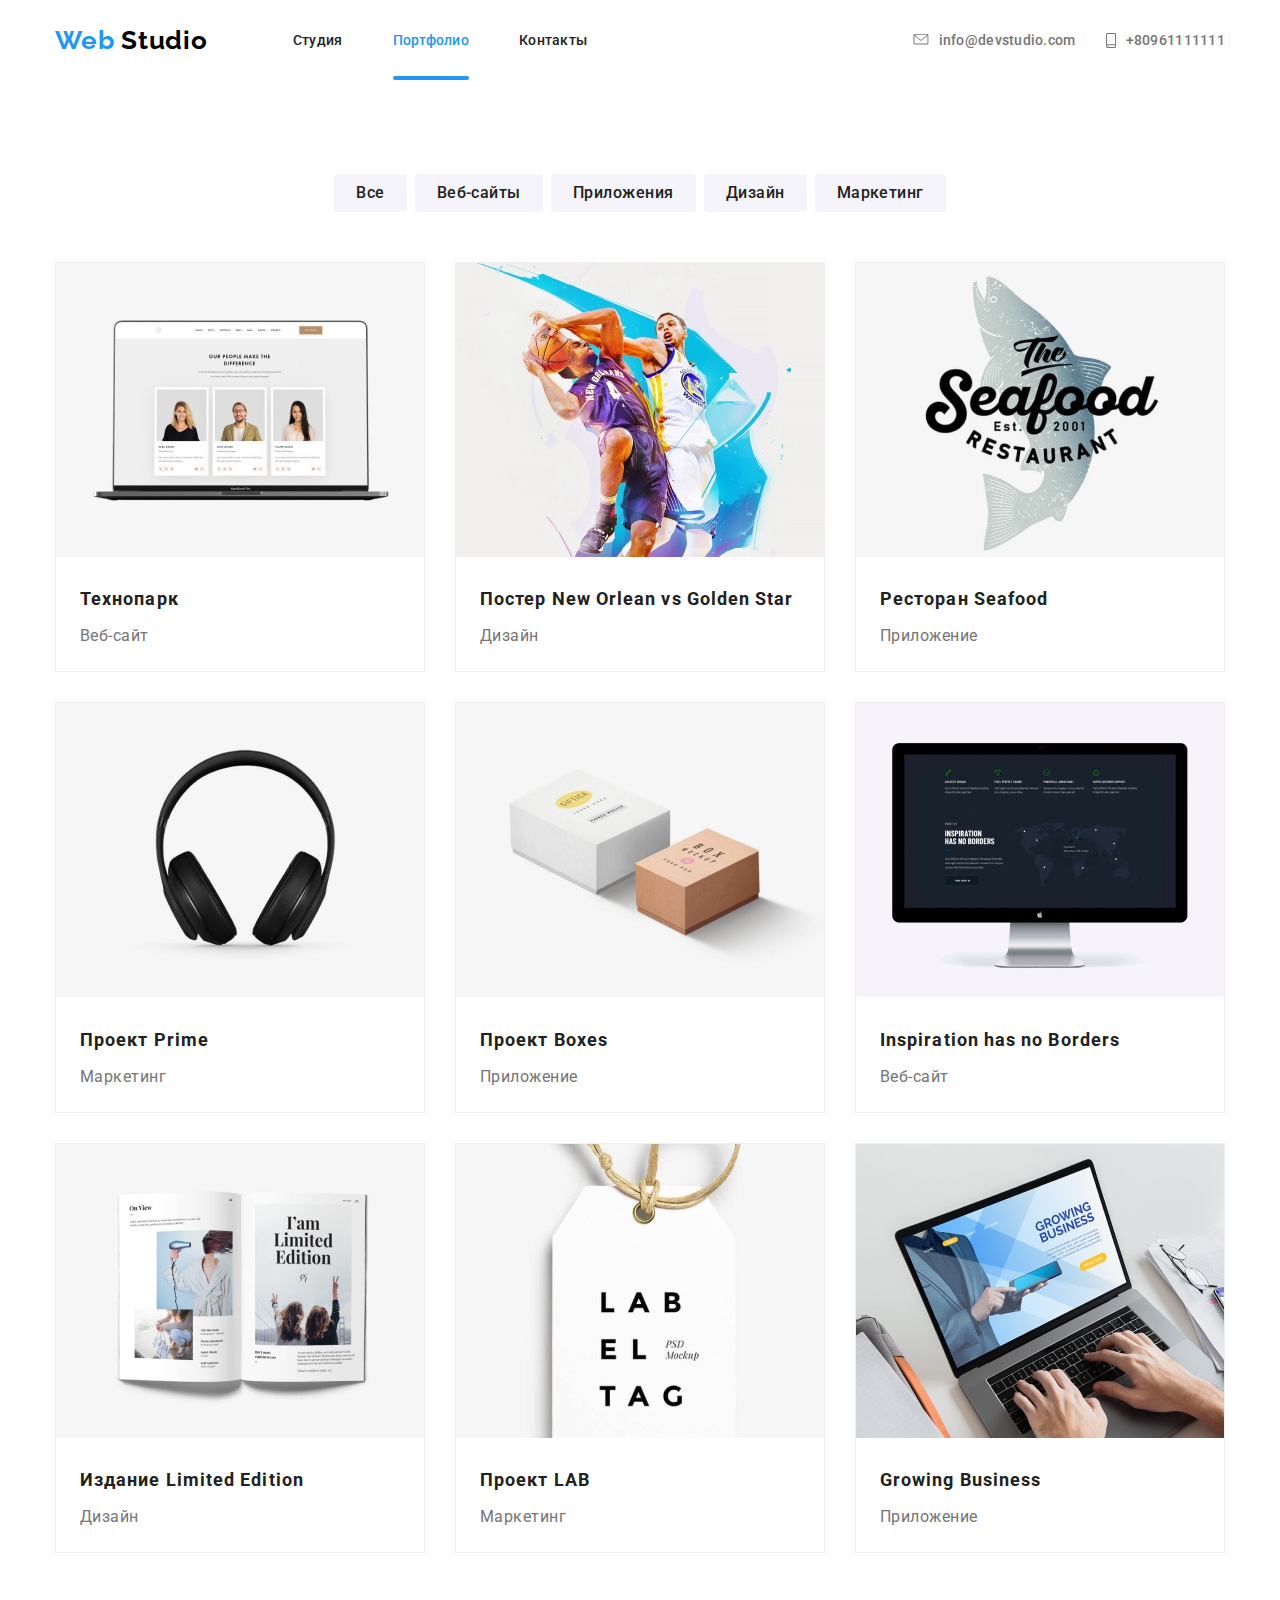
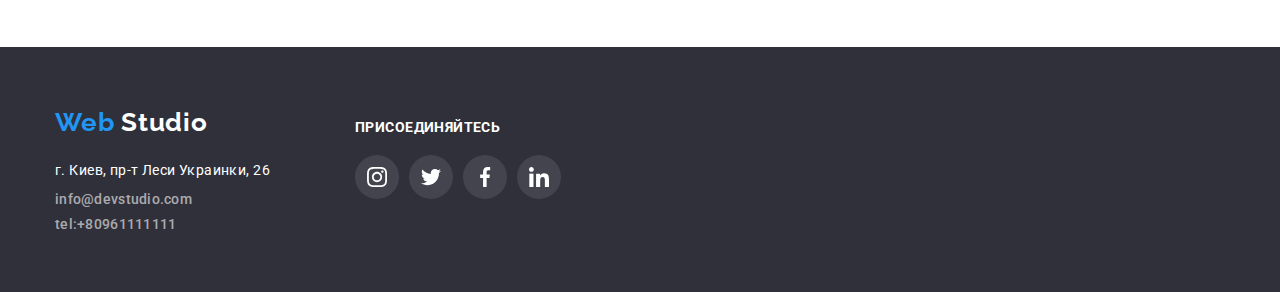
==== portfolio.html @ 7fbf41e0 "дз6" ====
<!DOCTYPE html>
<html lang="en">
<head>
    <meta charset="UTF-8">
    <meta name="viewport" content="width=device-width, initial-scale=1.0">
    <title>goit-markup-hw-2</title>
   

   
    <link href="https://fonts.googleapis.com/css2?family=Raleway:wght@700&family=Roboto:wght@400;500;700;900&display=swap" rel="stylesheet">
   
    <link rel="stylesheet" href="https://cdnjs.cloudflare.com/ajax/libs/modern-normalize/0.6.0/modern-normalize.min.css">
    <link rel="stylesheet" href="./css/style1.css"> 

</head>
<body>
    <header> 
        <div class="container top-line">
            
                <div class="logo-studio">
                    <a href="#"><span>Web</span> Studio</a> 
                </div>
                    <ul class="nav-list list">
                        <li class="item"><a class="studia_link" href="index.html">Студия</a> </li>
                        <li class="item"><a class="current_link" href="#">Портфолио</a> </li>
                        <li class="item"><a class="studia_link" href="#">Контакты</a> </li>
                    </ul>
                    <address class="address-nav">
                        <ul class="address-nav list">
                            <li class="item">
                                <a class="contact-link"  href="mailto:info@devstudio.com ">
                                    <svg class="icon-mail">
                                        <use href="./images/sprite.svg#icon-mail"></use>
                                    </svg>
                                    info@devstudio.com 
                                </a>
                            </li>
                            <li class="item">
                                <a class="contact-link" href="tel:+80961111111 ">
                                    <svg class="icon-tel">
                                        <use href="./images/sprite.svg#icon-tel"></use>
                                    </svg>
                                    +80961111111 
                                 </a> 
                            </li>
                        </ul>
                    </address>
         </div>    
            
    </header> 
    <main>
       
        <section class="content_projects">
            <div class="container">
                <div class="container-filtres">
                <div class="filtres_portfolio">  
                    
                        <button type="button" class="filtres_portfolio_button item">Все</button>
                        <button type="button" class="filtres_portfolio_button item">Веб-сайты</button>
                        <button type="button" class="filtres_portfolio_button item">Приложения</button>
                        <button type="button" class="filtres_portfolio_button item">Дизайн</button>
                        <button type="button" class="filtres_portfolio_button item">Маркетинг</button>
                </div>
                </div>
                <div>
                    <ul class="portfolio_projects list">
                        <li class="flex-item">
                            <a class="link-portfolio" href="#">
                                <div class="portfolio-img">
                                    <img src="./images/portfolio-0.jpg" alt="portfolio-0">
                                    <p class="portfolio-img-krak">Технокряк это современная площадка распространения коронавируса. Компании используют эту платформу для цифрового шпионажа и атак на защищённые сервера конкурентов.</p>
                                </div>
                                <h1>Технопарк</h1>
                                <p class="name-filtre">Веб-сайт</p> 
                              
                            </a>
                        </li>
                        <li class="flex-item">
                            <a class="link-portfolio" href="#">
                                <div class="portfolio-img">
                                    <img src="./images/portfolio-1.jpg" alt="portfolio-1">
                                    <p class="portfolio-img-krak">Технокряк это современная площадка распространения коронавируса. Компании используют эту платформу для цифрового шпионажа и атак на защищённые сервера конкурентов.</p>
                                </div>
                                <h1>Постер New Orlean vs Golden Star</h1>
                                <p class="name-filtre">Дизайн</p>
                            </a>
                        </li>
                        <li class="flex-item"> 
                            <a class="link-portfolio" href="#">
                                <div class="portfolio-img">
                                    <img src="./images/portfolio-2.jpg" alt="portfolio-2">
                                    <p class="portfolio-img-krak">Технокряк это современная площадка распространения коронавируса. Компании используют эту платформу для цифрового шпионажа и атак на защищённые сервера конкурентов.</p>
                                </div>
                                <h1>Ресторан Seafood</h1>
                                <p class="name-filtre">Приложение</p>
                            </a>    
                        </li>
                        <li class="flex-item">
                            <a class="link-portfolio" href="#">
                                <div class="portfolio-img">
                                    <img src="./images/portfolio-3.jpg" alt="portfolio-3">
                                    <p class="portfolio-img-krak">Технокряк это современная площадка распространения коронавируса. Компании используют эту платформу для цифрового шпионажа и атак на защищённые сервера конкурентов.</p>
                                </div>
                                <h1>Проект Prime</h1>
                                <p class="name-filtre">Маркетинг</p>
                                
                                
                            </a>    
                        </li>
                        <li class="flex-item"> 
                            <a class="link-portfolio" href="#">
                                <div class="portfolio-img">
                                    <img src="./images/portfolio-4.jpg" alt="portfolio-4">
                                    <p class="portfolio-img-krak">Технокряк это современная площадка распространения коронавируса. Компании используют эту платформу для цифрового шпионажа и атак на защищённые сервера конкурентов.</p>
                                </div>
                                <h1>Проект Boxes</h1>
                                <p class="name-filtre">Приложение</p>
                            </a>
                        </li>
                        <li class="flex-item"> 
                            <a class="link-portfolio" href="#">
                                <div class="portfolio-img">
                                    <img src="./images/portfolio-5.jpg" alt="portfolio-5">
                                    <p class="portfolio-img-krak">Технокряк это современная площадка распространения коронавируса. Компании используют эту платформу для цифрового шпионажа и атак на защищённые сервера конкурентов.</p>
                                </div>
                                <h1>Inspiration has no Borders</h1>
                                <p class="name-filtre">Веб-сайт</p>
                            </a>
                        </li>
                        <li class="flex-item">
                            <a class="link-portfolio" href="#">
                                <div class="portfolio-img">
                                    <img src="./images/portfolio-6.jpg" alt="portfolio-6">
                                    <p class="portfolio-img-krak">Технокряк это современная площадка распространения коронавируса. Компании используют эту платформу для цифрового шпионажа и атак на защищённые сервера конкурентов.</p>
                                </div>
                                <h1>Издание Limited Edition</h1>
                                <p class="name-filtre">Дизайн</p>
                            </a>
                        </li>
                        <li class="flex-item">
                            <a class="link-portfolio" href="#">
                                <div class="portfolio-img">
                                    <img src="./images/portfolio-7.jpg" alt="portfolio-7">
                                    <p class="portfolio-img-krak">Технокряк это современная площадка распространения коронавируса. Компании используют эту платформу для цифрового шпионажа и атак на защищённые сервера конкурентов.</p>
                                </div>
                                <h1>Проект LAB </h1>
                                <p class="name-filtre">Маркетинг</p>
                            </a>
                        </li>
                        <li class="flex-item">
                            <a class="link-portfolio" href="#">
                                <div class="portfolio-img">
                                    <img src="./images/portfolio-8.jpg" alt="portfolio-8">
                                    <p class="portfolio-img-krak">Технокряк это современная площадка распространения коронавируса. Компании используют эту платформу для цифрового шпионажа и атак на защищённые сервера конкурентов.</p>
                                </div>
                                <h1>Growing Business</h1>
                                <p class="name-filtre">Приложение</p>
                            </a>
                        </li>
                    </ul>
                </div>
            </div>
        </section>



    </main>
    <footer class="footer_studio"> 
        <div class="container container-flex">
            <div class="contacts_footer">
            <div class="logo-studio-footer">
                <a href="#"><span>Web</span> Studio</a> 
             </div>
                <address>
                    <ul class="address_footer">
                        <li class="item"> <p>г. Киев, пр-т Леси Украинки, 26</p></li>
                        <li class="item"> <a class="contacts_link_footer contact-link" href="mailto:info@devstudio.com ">info@devstudio.com </a></li>
                        <li class="item"> <a class="contacts_link_footer contact-link" href="tel:+80961111111 ">tel:+80961111111  </a> </li>
                    </ul>
                </address>
            </div>
            <div class="footer_social_network "> 
                <p>присоединяйтесь</p>
                <ul class="list footer-social-list">
                    <li class="item">
                        <a class="footer-social-links" href="">
                            <svg class="social-icon">
                                <use href="./images/sprite.svg#icon-instagram"></use>
    
                            </svg>
                        </a>
                    </li>
                    <li class="item">
                        <a class="footer-social-links" href="">
                            <svg class="social-icon">
                                <use href="./images/sprite.svg#icon-twitter"></use>
    
                            </svg>
                        </a>
                    </li>
                    <li class="item">
                        <a class="footer-social-links" href="">
                            <svg class="social-icon">
                                <use href="./images/sprite.svg#icon-facebook"></use>
    
                            </svg>
                        </a>
                    </li>
                    <li class="item">
                        <a class="footer-social-links" href="">
                            <svg class="social-icon">
                                <use href="./images/sprite.svg#icon-linkedin"></use>
    
                            </svg>
                        </a>
                    </li>
                </ul>
             </div>
        </div>
     </footer>
</body>
</html>
---- css/style1.css ----
*{
    box-sizing: border-box;
    margin: 0px;
    padding: 0px;
}



body {
    
    font-family: roboto , sans-serif;
}

.container { 
 
    margin-left: auto;
    margin-right: auto;
    width: 1200px;
    padding-left: 15px;
    padding-right: 15px;

}

 .top-line {
    display: flex;
    align-items: center;
   }


.current_link {
    position: relative;
    color:#2196F3 ;
    padding-top: 32px;
    padding-bottom: 32px;
    display: inline-block;
   
   
    text-decoration: none;
    font-style: normal;
    font-weight: 500;
    font-size: 14px;
    line-height: 16px;
    letter-spacing: 0.02em;
 
   
}
.current_link::after {
    content: '';
    position: absolute;
   left: 0;
    width: 100%;
    background-color: #2196F3;
    border-radius: 2px;
    height: 4px;
    bottom: 0px;
}
.studia_link:focus,
.studia_link:hover {
   
    color: #2196F3;
    
}
.contact-link:focus,
.contact-link:hover {
   
    color: #2196F3;
  
}
.list {
    list-style: none;
    
 }

.nav-list {
    margin-left: 85px;
    display: flex;
 }

.nav-list .item+.item {
    margin-left: 50px;
 }
.studia_link{
    padding-top: 32px;
    padding-bottom: 32px;
    display: inline-block;
   
   
    text-decoration: none;
    font-style: normal;
    font-weight: 500;
    font-size: 14px;
    line-height: 16px;
    letter-spacing: 0.02em;
    color: #212121;
    transition: color 250ms cubic-bezier(0.4, 0, 0.2, 1);
}

.address-nav {
    display: flex;
    margin-left: auto;
    
}
.address-nav .item+.item {
    margin-left: 30px;
    
}

.contact-link {
    display: flex;
    align-items: center;
    font-style: normal;
    text-decoration: none;
    font-weight: 500;
    font-size: 14px;
    line-height: 16px;
    letter-spacing: 0.02em;
    color: #757575;
    transition: color 250ms cubic-bezier(0.4, 0, 0.2, 1);
    
}

.icon-mail {
    margin-right: 10px;
    width: 16px;
    height: 11.2px;
    fill:currentColor;
}

.icon-tel {
    margin-right: 10px;
    width: 10px;
    height: 15px;
    fill:currentColor;
}

.logo-studio a span {
   color: #2196F3
}
.logo-studio a {
    display: block;
   
    color:#000;
    font-family: Raleway;
    font-style: normal;
    font-weight: bold;
    font-size: 26px;
    line-height: 31px;
    letter-spacing: 0.03em;
    text-decoration: none;
   }

/*   Style main                               */
.service {
     width: 1600px;
     text-align: center;
     height: 600px;
     margin-left: auto;
     margin-right: auto;
     
   
 
        background-image: linear-gradient(to right, rgba(47, 48, 58, 0.8),
        rgba(47, 48, 58, 0.8))  , url("../images/serv.jpg");
        background-repeat:no-repeat ;
        background-size: cover;
       
        background-position: center;
        background-color: rgba(47, 48, 58, 0.8);
        
        
     
}

.container-service {
    padding-top: 200px;
    padding-bottom: 200px;
    
    
}

.service-title {
    
    font-weight: 900;
    font-size: 44px;
    line-height: 60px;
    letter-spacing: 0.06em;
    text-transform: uppercase;
    color: #FFFFFF;
    margin-bottom: 30px;
}
.service_button {
    border: 0px;
    padding: 10px 32px 10px 32px;
    display: inline-block;
    background: #2196F3;
    box-shadow: 0px 4px 4px rgba(0, 0, 0, 0.15);
    border-radius: 4px;
    font-weight: bold;
    font-size: 16px;
    line-height: 30px;
    align-items: center;
    letter-spacing: 0.06em;
    color: #FFFFFF;
    cursor: pointer;
    
}
.features {
    padding-top: 94px;
}
.features-navigation {
    display: flex;
    margin-bottom: 94px;
}

.features-navigation .item+.item {
    margin-left: 30px;
}





.features-item{
    display: inline-flex;
    justify-content: center;
    width: 270px;
    height: 120px;
    background-color:#F5F4FA; 
    border-radius: 4px;
    align-items: center;
    

}

.features-icon {
    width: 70px;
    height: 70px;
   
}


 .features-navigation h3 {
    padding-top: 30px;
    margin-bottom: 10px;
    font-weight: 700;
    font-size: 14px;
    line-height: 16px;
    letter-spacing: 0.03em;
    text-transform: uppercase;
    color: #212121;
    
}
.features-navigation p {
    font-size: 14px;
    line-height: 24px;
    letter-spacing: 0.03em;
    color: #757575;
    max-width: 255px;
}

.section-title {
    margin-bottom: 50px;
    text-align: center;
    font-weight: 700;
    font-size: 36px;
    line-height: 42px;
    letter-spacing: 0.03em;
    color: #212121;
}

.activity_company {
   
    padding-bottom: 94px;
}
.activity-nav {
    display: flex;
  
}

.activity-item {
 
    width: 370px;
    position: relative;
}
.activity-nav .item+.item {  
    margin-left: 30px;
}
.activity-nav a {
 
    text-decoration: none;
    text-transform: uppercase;
}
.activity-nav  h3 {
   
        position: absolute;
        bottom: 0;
        width: 100%;
        padding: 24px 15px;
        text-align: center;
      
    font-weight: 700;
    font-size: 14px;
    line-height: 16px;
    letter-spacing: 0.03em;
    background: rgba(47, 48, 58, 0.8);
    color: #fff;
  
}
.activity-nav img {
    
    display: block;
    max-width: 100%;
    height: 100%;
    

}
  .our_team {
    padding-top: 94px;
    padding-bottom: 94px;
    
    background: #F5F4FA;
     margin-left: auto;
     margin-right: auto;
}
.our_team_workers {
    display: flex;
}
.item-worker {
    display: block;
    width: 270px;
    background: #FFFFFF;


    box-shadow: 0px 2px 1px rgba(0, 0, 0, 0.2),
    0px 1px 1px rgba(0, 0, 0, 0.14), 
    0px 1px 3px rgba(0, 0, 0, 0.12);
    border-radius: 0px 0px 4px 4px;

}

.our_team_workers .item+.item {
    margin-left: 30px;
}
.our_team h3 {
    padding-top: 30px;
    margin-bottom: 10px;
    font-weight: 500;
    font-size: 16px;
    line-height: 19px;
    text-align: center;
    letter-spacing: 0.03em;
    color: #212121;
}
.our_team p {
    padding-bottom: 16px;
    font-size: 16px;
    line-height: 19px;
    text-align: center;
    letter-spacing: 0.03em;
    color: #757575;
}

.social-list {
    display: flex;
    padding-left: 32px;
    padding-bottom: 24px;
}
.social-list .item+.item {
    margin-left: 10px;
 }
.social-links {
    display: inline-flex;
    justify-content: center;
    align-items: center;
    width: 44px;
    height: 44px;
    border-radius: 50%;
    background-color: #FFFFFF;
     color: #afb1b8;
     transition: background-color 250ms cubic-bezier(0.4, 0, 0.2, 1),
                color 250ms cubic-bezier(0.4, 0, 0.2, 1);
}

.social-icon {
    width: 20px;
    height: 20px;
    fill: currentColor;
}

.social-links:focus,
.social-links:hover{
    color: #FFFFFF;
    background-color:  #2196F3;
}

.our_clients {
    padding-top: 94px;
    padding-bottom: 94px;
}
.our_clients_nav {
    display: flex;
    justify-content: center;
}

.our_clients_nav .item+.item {

    margin-left: 30px;
}

   
.client-link {
    display: inline-flex;
    justify-content: center;
    align-items: center;
    border: 1px solid #AFB1B8;
    border-radius: 4px;
    
    width: 170px;
    height: 90px;
    
    color: #afb1b8;
    transition: color 250ms cubic-bezier(0.4, 0, 0.2, 1),
                border 250ms cubic-bezier(0.4, 0, 0.2, 1);
}

.client-link:focus,
.client-link:hover {
    color: #2196F3 ;
    border: 1px solid #2196F3;
    border-radius: 4px;
}

.client-icon {
   
        fill: currentColor;
    }


/*   Style footer                             */

.footer_studio {

    margin-left: auto;
    margin-right: auto;
    background: #2F303A;
}

.container-flex {
    display: flex;
    
}

.contacts_footer {
    width: 231px;
    padding-top: 60px;
    padding-bottom: 60px;
}
.logo-studio-footer a span {
    color: #2196F3
}
.logo-studio-footer a {
    display: block;
    margin-bottom: 20px;
    color:#fff;
    font-family: Raleway;
    font-style: normal;
    font-weight: bold;
    font-size: 26px;
    line-height: 31px;
    letter-spacing: 0.03em;
    text-decoration: none;
    }

.address_footer {
    
    font-style: normal;
    list-style: none;
    font-size: 14px;
    line-height: 24px;
    letter-spacing: 0.03em;
    color: #fff;
}
.address_footer  .item+.item {
    margin-top: 9px;
}  
.address_footer a {
  
    text-decoration: none;
    font-weight: 500;
    font-size: 14px;
    line-height: 16px;
    letter-spacing: 0.02em;
    color: rgba(255, 255, 255, 0.6);
 }
 .studia_link:focus,
 .studia_link:hover {
    
     color: #2196F3;
 }
    
.footer_social_network {
    width: 206px;
    color: #fff;
    margin-left: 69px;
    padding-top: 72px;
}

.footer_social_network p {
    font-weight: bold;
    font-size: 14px;
    line-height: 16px;
    letter-spacing: 0.03em;
    text-transform: uppercase;
    margin-bottom: 20px;
   
}
.footer_social_network ul {
    list-style: none;
}
.footer-social-list {
    display: flex;
    align-items: center;
}

.footer-social-list .item+.item {
    margin-left: 10px;
}
.footer-social-links {
    display: inline-flex;
    justify-content: center;
    align-items: center;
    width: 44px;
    height: 44px;
    border-radius: 50%;
    color: #FFFFFF;
    background-color: #43444D;
    transition:  background-color 250ms cubic-bezier(0.4, 0, 0.2, 1),
        color 250ms cubic-bezier(0.4, 0, 0.2, 1);
}


.footer-social-links:focus,
.footer-social-links:hover{
    color: #FFFFFF;
    background-color:  #2196F3;

}
.portfolio_projects a {
    text-decoration: none;
}

.content_projects {
    padding-top: 94px;
    padding-bottom: 94px;
}

.filtres_portfolio {
    justify-content: center;
    display: flex;
    align-items: center;
    margin-bottom: 50px;

}


.filtres_portfolio .item+.item {
    margin-left: 8px;
}
.portfolio_projects {
    display: flex;
    flex-wrap: wrap;
    
  
}

.portfolio-img {
    position: relative;
    overflow: hidden;
}

.portfolio-img-krak {
    position: absolute;
    display: inline-block;
    top:0;
    width: 100%;
    height: 100%;
    font-family: Roboto;
    padding: 63px 24px;
    background-color: rgba(33, 150, 243, 0.9);
    color: #fff;
    font-size: 18px;
    line-height: 28px;
    letter-spacing: 0.03em;
    transform:translateY(100%) ;
    opacity: 0;
    transition: transform 250ms cubic-bezier(0.4, 0, 0.2, 1),
    opacity 250ms cubic-bezier(0.4, 0, 0.2, 1);
   
    
}
.link-portfolio:focus,
.link-portfolio:hover .portfolio-img-krak{
   
 
 
    transform: translateY(0);
    opacity: 1;
    
    

}
.link-portfolio:focus,
.link-portfolio:hover {
   
 
    display: block;
   
    border: 0px solid #EEEEEE;
    box-sizing: border-box;
    box-shadow: 1px 4px 6px rgba(0, 0, 0, 0.16), 0px 4px 4px rgba(0, 0, 0, 0.06), 0px 1px 1px rgba(0, 0, 0, 0.12);
}
.flex-item {
    width: calc((100% - 60px) / 3);
    
    margin-right: 30px;
    margin-bottom: 30px;
    border: 1px solid #EEEEEE;
}

/*
.link-portfolio:hover,
.link-portfolio:focus  .portfolio-img-krak  {
    display: block;
    background: #FFFFFF;
    border: 0px solid #EEEEEE;
    box-sizing: border-box;
    opacity: 1;
    box-shadow: 1px 4px 6px rgba(0, 0, 0, 0.16), 0px 4px 4px rgba(0, 0, 0, 0.06), 0px 1px 1px rgba(0, 0, 0, 0.12);
}
*/



.flex-item:nth-child(3n) {
    margin-right: 0px;
}
.flex-item:nth-last-child(-n + 3) {
    margin-bottom: 0px;
}

.portfolio_projects h1 {
    padding-left: 24px;
    padding-right: 24px;
    padding-top: 20px;
    font-weight: bold;
    font-size: 18px;
    line-height: 36px;
    letter-spacing: 0.06em;
    color: #212121;
}

.portfolio_projects .name-filtre {
    display: block;
    
    padding-left: 24px;
    padding-right: 24px;
    padding-top: 4px;
    padding-bottom: 20px;
    font-size: 16px;
    line-height: 30px;
    letter-spacing: 0.03em;
    color: #757575;
}
.filtres_portfolio_button {
    padding: 6px 22px;
    font-weight: 500;
    font-size: 16px;
    line-height: 26px;
    text-align: center;
    letter-spacing: 0.03em;
    color: #212121;
    background: #F5F4FA;
    border-radius: 4px;
    border: 0px;
    transition: background-color 250ms cubic-bezier(0.4, 0, 0.2, 1),
                color 250ms cubic-bezier(0.4, 0, 0.2, 1);
}
.filtres_portfolio_button:hover,
.filtres_portfolio_button:focus {
    font-weight: 500;
    font-size: 16px;
    line-height: 26px;
    text-align: center;
    letter-spacing: 0.03em;
    color: #fff;
    background-color: #2196F3;
    border-radius: 4px;
    border: 0px;
    cursor: pointer;
    box-shadow: 0px 2px 2px rgba(0, 0, 0, 0.12), 0px 1px 2px rgba(0, 0, 0, 0.08), 0px 3px 1px rgba(0, 0, 0, 0.1);
    
}
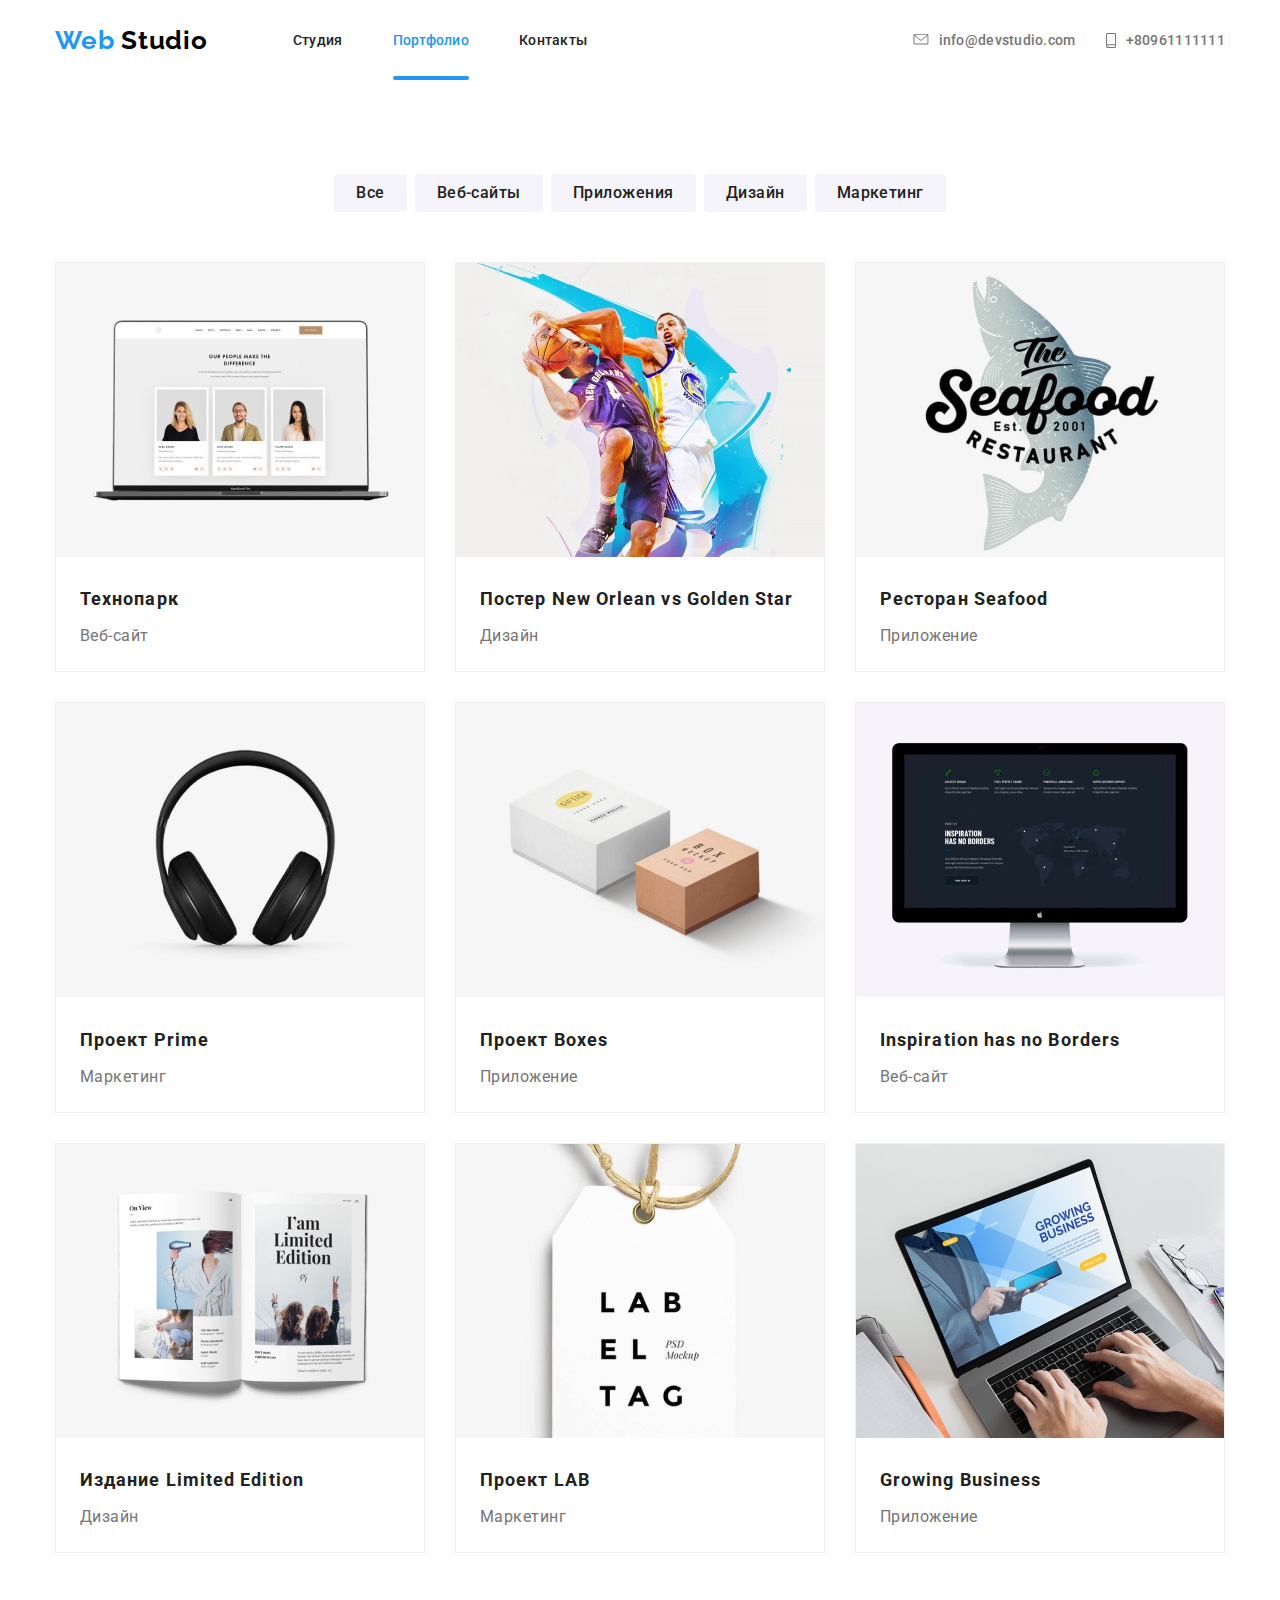
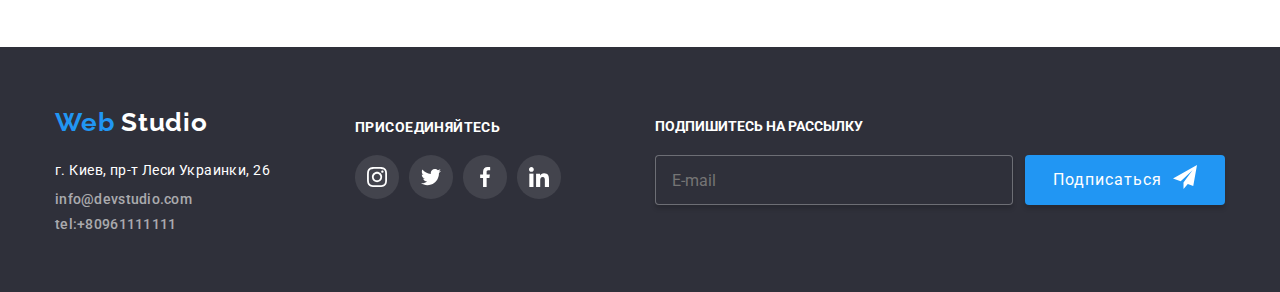
==== commit 73356b22: "дз 6" ====
--- a/portfolio.html
+++ b/portfolio.html
@@ -216,6 +216,13 @@
                     </li>
                 </ul>
              </div>
+             <form class="form-subscribe">
+                <div class="container-field">
+                    <b>Подпишитесь на рассылку</b>
+                    <input type="email" name="mail" class="subscribe-input" placeholder="E-mail">
+                </div>
+                <button class="button-subscribe" >Подписаться <svg width="24" height="24"><use href="./images/sprite.svg#icon-icon_send"></use></svg></button>
+          </form>   
         </div>
      </footer>
 </body>
--- a/css/style1.css
+++ b/css/style1.css
@@ -151,32 +151,25 @@
 
 /*   Style main                               */
 .service {
-     width: 1600px;
-     text-align: center;
-     height: 600px;
-     margin-left: auto;
-     margin-right: auto;
+    width: 1600px;
+    text-align: center;
+    height: 600px;
+    margin-left: auto;
+    margin-right: auto;
      
-   
- 
-        background-image: linear-gradient(to right, rgba(47, 48, 58, 0.8),
-        rgba(47, 48, 58, 0.8))  , url("../images/serv.jpg");
-        background-repeat:no-repeat ;
-        background-size: cover;
-       
-        background-position: center;
-        background-color: rgba(47, 48, 58, 0.8);
+    background-image: linear-gradient(to right, rgba(47, 48, 58, 0.8),
+    rgba(47, 48, 58, 0.8))  , url("../images/serv.jpg");
+    background-repeat:no-repeat ;
+    background-size: cover;
+    background-position: center;
+    background-color: rgba(47, 48, 58, 0.8);
         
-        
-     
-}
+    }
 
 .container-service {
     padding-top: 200px;
     padding-bottom: 200px;
-    
-    
-}
+    }
 
 .service-title {
     
@@ -204,6 +197,277 @@
     cursor: pointer;
     
 }
+   /* Модальное окно */
+
+.backdrop {
+    position: fixed;
+    top: 0;
+    left: 0;
+    background-color: rgba(33, 33, 33, 0.2);
+    height: 100%;
+    width: 100%;
+    z-index: 1;
+    opacity: 1;
+    transition: opacity 250ms cubic-bezier(0.4, 0, 0.2 , 1);
+   
+}
+
+.backdrop.is-hidden {
+    visibility: hidden;
+    opacity: 0;
+    pointer-events: none;
+
+}
+.modal {
+    position: absolute;
+    top: 50%;
+    left: 50%;
+    transform: translate(-50%, -50%) ;
+    height: 609px;
+    width: 450px;
+    background-color: #fff;
+    
+    
+  
+}
+
+.form {
+    width: 370px;
+    
+    margin-left: auto;
+    margin-right: auto;
+    padding-top: 40px;
+    
+
+}
+
+.form-field {
+    position: relative;
+    height: 40px;
+    display: flex;
+    flex-direction: column;
+    margin-bottom: 28px;
+}
+
+.form-field-comment {
+    position: relative;
+  
+    display: flex;
+    flex-direction: column;
+    margin-bottom: 20px;
+}
+
+.form-textarea {
+    padding:12px 19px;
+    height: 120px;
+    width: 100%;
+    margin: 0;
+    resize: none;
+    border: 1px solid rgba(33, 33, 33, 0.2);
+    border-radius: 4px;
+    transition:  border 250ms cubic-bezier(0.4, 0, 0.2, 1);
+}
+.form-label-textarea {
+    position: absolute;
+    top: 16px;
+    left: 16px;
+    transform: translateY(-50%);
+    font-size: 14px;
+    line-height: 16px;
+    letter-spacing: 0.01em;
+    color: #757575;
+    transition: transform 250ms linear,
+                color 250ms cubic-bezier(0.4, 0, 0.2, 1);
+
+}
+
+.form-textarea:focus {
+    border: 1px solid #2196F3;
+    cursor: pointer;
+}
+
+.form-textarea:focus  + .form-label-textarea,
+.form-textarea:not(:placeholder-shown) + .form-label-textarea {
+    color:#2196F3;
+    transform: translateY(-34px);
+    left: 19px;
+  
+}
+.title-form {
+    display: inline-block;
+    font-weight: 700;
+    font-size: 20px;
+    line-height: 23px;
+    text-align: center;
+    letter-spacing: 0.03em;
+    color: #212121;
+    margin-bottom: 30px;
+}
+
+
+
+
+.service_button_close {
+    display: flex;
+    justify-content: center;
+    align-items: center;
+    position: absolute;
+    top: 8px;
+    right: 8px;
+    width: 30px;
+    height: 30px;
+    background: #FFFFFF;
+    border: 1px solid rgba(0, 0, 0, 0.1);
+    border-radius: 100%;
+    cursor: pointer;
+    transition: color 250ms cubic-bezier(0.4, 0, 0.2, 1);
+}
+
+.icon-close {
+    width: 11px;
+    height: 11px;
+    fill: currentColor;
+}
+
+.service_button_close:focus,
+.service_button_close:hover {
+   
+    color: #2196F3;
+}
+.form-label {
+    position: absolute;
+    top: 50%;
+    left: 42px;
+    transform: translateY(-50%);
+    font-size: 14px;
+    line-height: 16px;
+    letter-spacing: 0.01em;
+    color: #757575;
+    transition: transform 250ms linear,
+                color 250ms cubic-bezier(0.4, 0, 0.2, 1);
+
+}
+.form-input {
+    padding:12px 42px;
+    height: 40px;
+    width: 100%;
+    margin: 0;
+    
+    border: 1px solid rgba(33, 33, 33, 0.2);
+    border-radius: 4px;
+    transition:  border 250ms cubic-bezier(0.4, 0, 0.2, 1);
+
+}
+
+.form-input:focus {
+    border: 1px solid #2196F3;
+    cursor: pointer;
+}
+
+.form-input:focus + .form-label,
+.form-input:not(:placeholder-shown) + .form-label {
+    color:#2196F3;
+    transform: translateY(-39px);
+    left: 19px;
+  
+}
+
+.icon-form {
+    position: absolute;
+    top: 50%;
+    left: 19px;
+    transform: translateY(-50%);
+    
+}
+
+.form-input:focus ~ .icon-form {
+    fill:#2196F3;
+   
+}
+
+/* checkbox*/
+
+.form-agreements {
+    font-size: 12px;
+    line-height: 14px;
+    letter-spacing: 0.03em;
+    color: #757575;
+    margin-left: 23px;
+}
+.form-agreements a {
+    color: #2196F3;
+    margin-left: 3px;
+}
+.form-field-checkbox {
+    display: inline-flex;
+    align-items: center;
+    position: relative;
+}
+
+.checkbox-label {
+    display: flex;
+    align-items: center;
+   
+   
+    
+}
+.checkbox-label::before {
+    content: "";
+    display: flex;
+    position: absolute;
+    top: 3;
+    left: 12;
+    width: 16px;
+    height: 15px;
+    
+    border: 2px solid #212121;
+    border-radius: 2px;
+    transition: 250ms cubic-bezier(0.4, 0, 0.2, 1);
+}
+
+.checkbox-input:checked + .checkbox-label::before{
+   border-color:  #2196F3;
+   background-color:  #2196F3;
+   background-image: url(../images/icon-check.svg);
+   background-repeat: no-repeat;
+   background-position: center;
+   background-size: contain;
+   background-origin: border-box;
+   
+}
+
+.checkbox-input {
+    position: absolute;
+    -webkit-appearance: none;
+    -moz-appearance: none;
+    appearance: none;
+}
+
+
+
+.button-modal-submit {
+   
+    width: 200px;
+    height: 50px;
+    border: none;
+    font-weight: 700;
+    font-size: 16px;
+    line-height: 1.87;
+    text-align: center;
+    letter-spacing: 0.06em;
+    color:#FFFFFF;
+    background:#2196F3;
+    box-shadow: 0px 4px 4px rgba(0, 0, 0, 0.15);
+    border-radius: 4px;
+    cursor: pointer;
+  }
+.modal-submit {
+    display: flex;
+    align-items: center;
+    justify-content: center;
+    padding-top: 31px;
+}
+
 .features {
     padding-top: 94px;
 }
@@ -447,6 +711,7 @@
 
 .container-flex {
     display: flex;
+  
     
 }
 
@@ -543,8 +808,69 @@
 .footer-social-links:hover{
     color: #FFFFFF;
     background-color:  #2196F3;
-
-}
+}
+
+/*Форма mail*/
+.form-subscribe {
+    display: flex;
+    margin-left: 94px;
+    padding-top: 72px;
+  }
+
+  .container-field {
+    display: flex;
+    flex-direction: column;
+  }
+
+.container-field  b {
+  margin-bottom: 20px;
+  font-weight: 700;
+  font-size: 14px;
+  line-height: 1.14;
+  text-transform: uppercase;
+  color: #ffffff;
+}
+
+.subscribe-input {
+    width: 358px;
+    height: 50px;
+    border: 1px solid rgba(255, 255, 255, 0.3);
+    box-shadow: 0px 4px 4px rgba(0, 0, 0, 0.15);
+    border-radius: 4px;
+    background-color: #2F303A;
+  }
+
+ .subscribe-input[placeholder] {
+    font-size: 16px;
+    line-height: 1.87;
+    color: rgba(255, 255, 255, 0.6);
+    padding-left: 16px;
+  }
+  
+  .button-subscribe {
+    margin-top: 36px;
+    margin-left: 12px;
+    padding: 10px 28px;
+    width: 200px;
+    height: 50px;
+    border: none;
+    border-radius: 4px;
+    display: flex;
+    justify-content: space-between;
+    font-size: 16px;
+    line-height: 1.87;
+    letter-spacing: 0.06em;
+    color: #ffffff;
+    box-shadow: 0px 4px 4px rgba(0, 0, 0, 0.15);
+    background-color: #2196F3;
+    cursor: pointer;
+  }
+  
+  
+
+
+  /*  Портфолио */
+
 .portfolio_projects a {
     text-decoration: none;
 }
